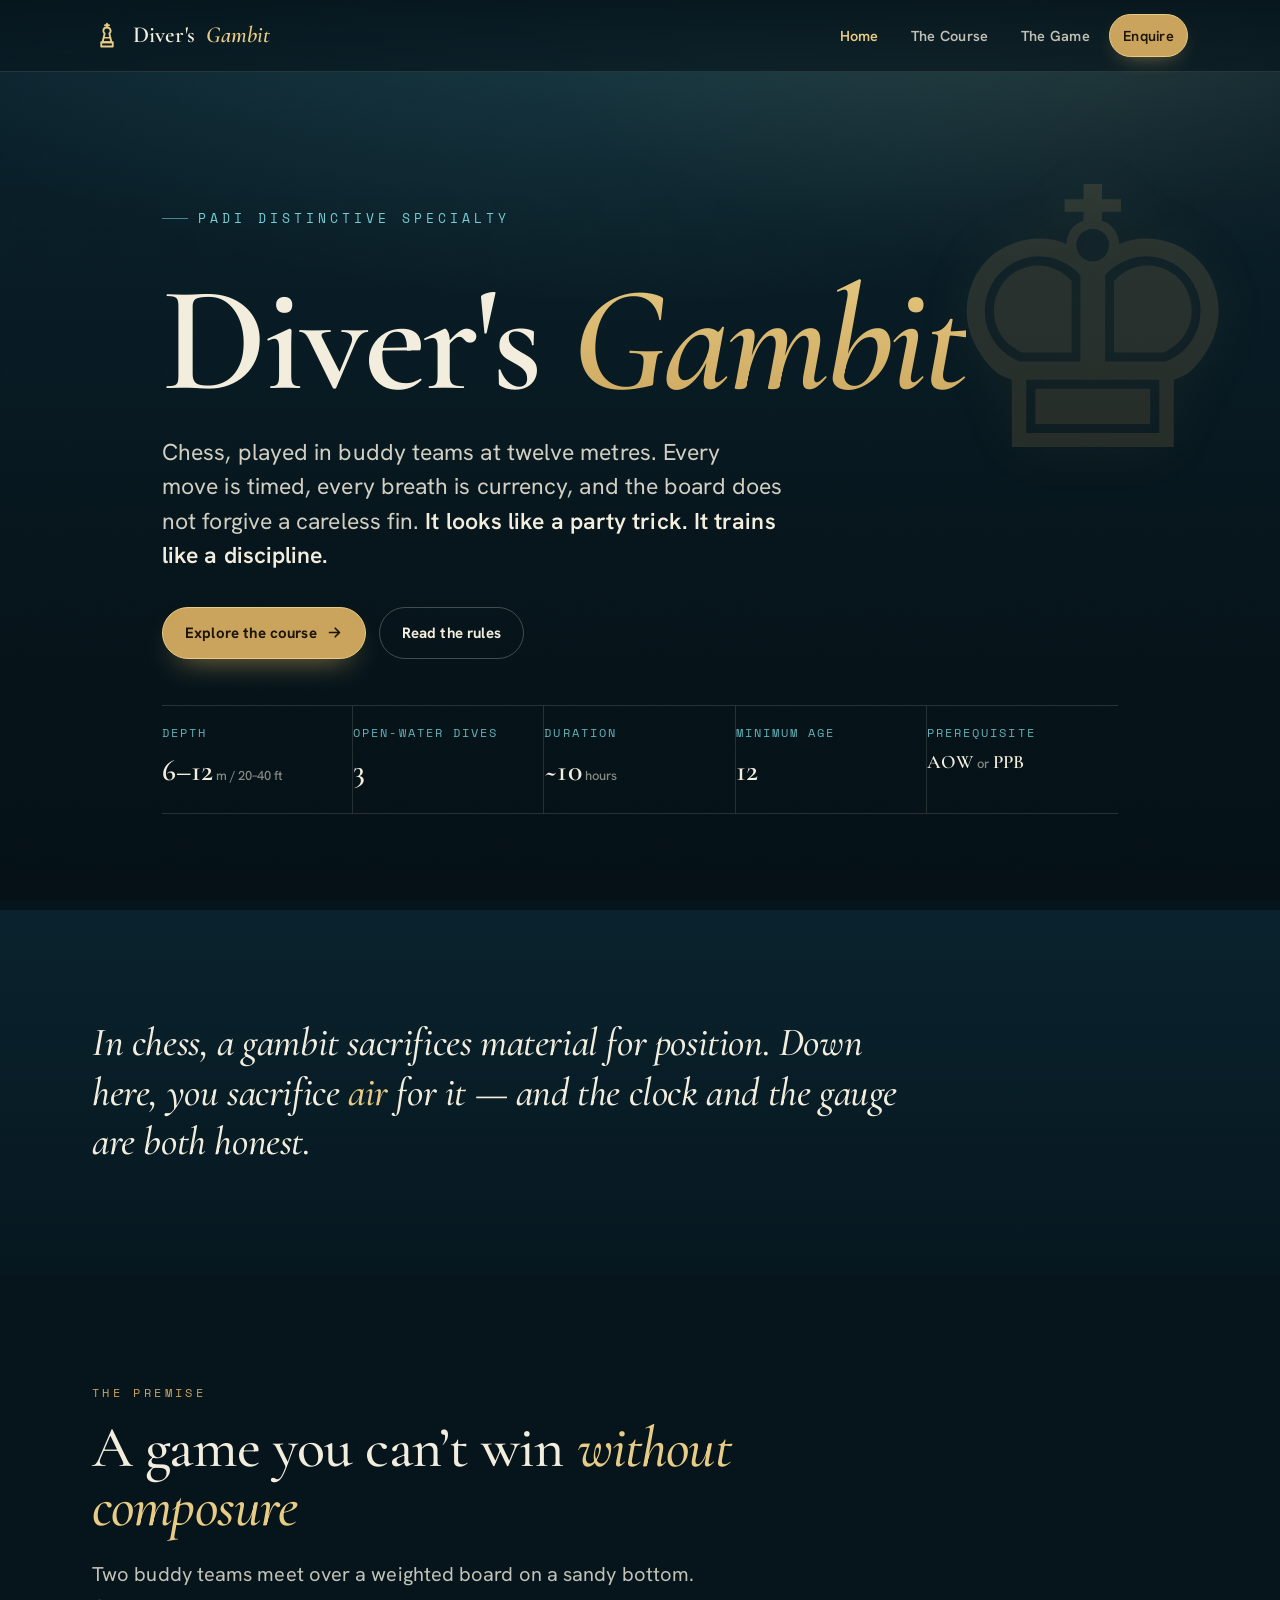
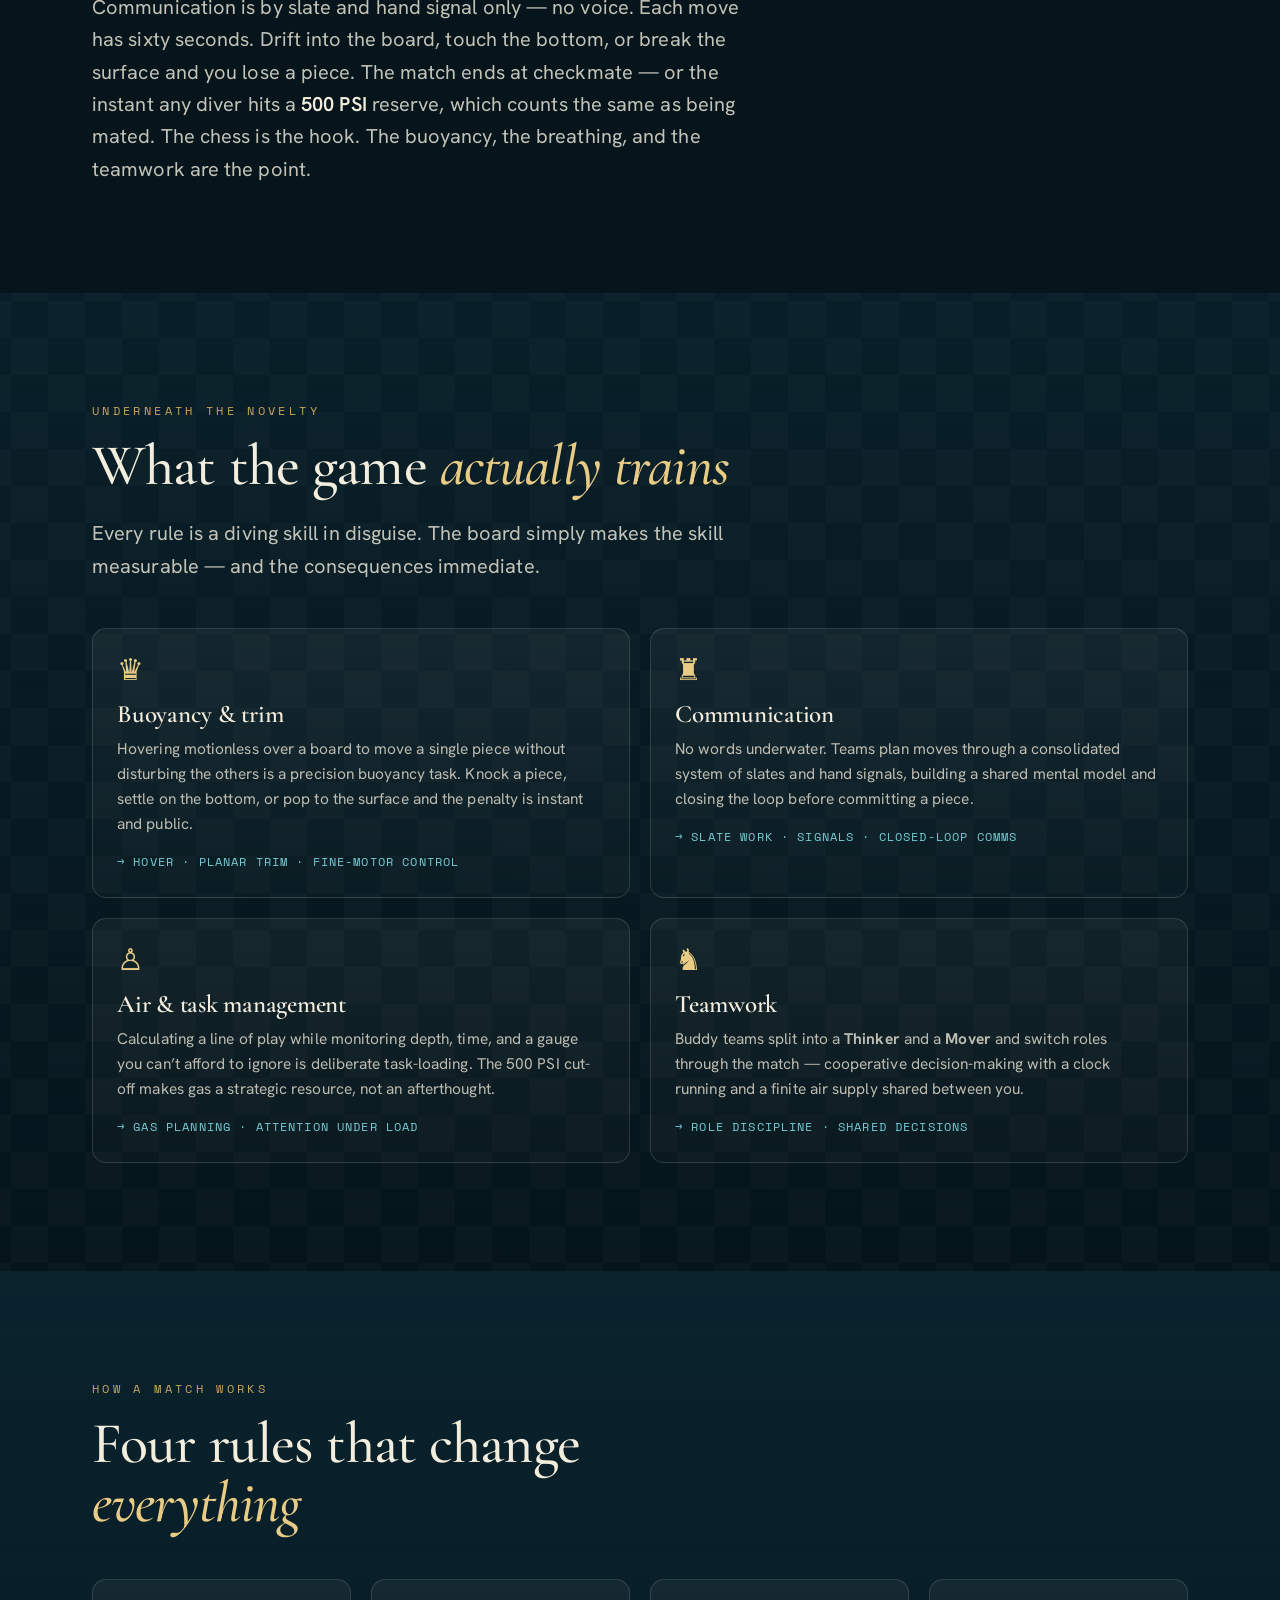
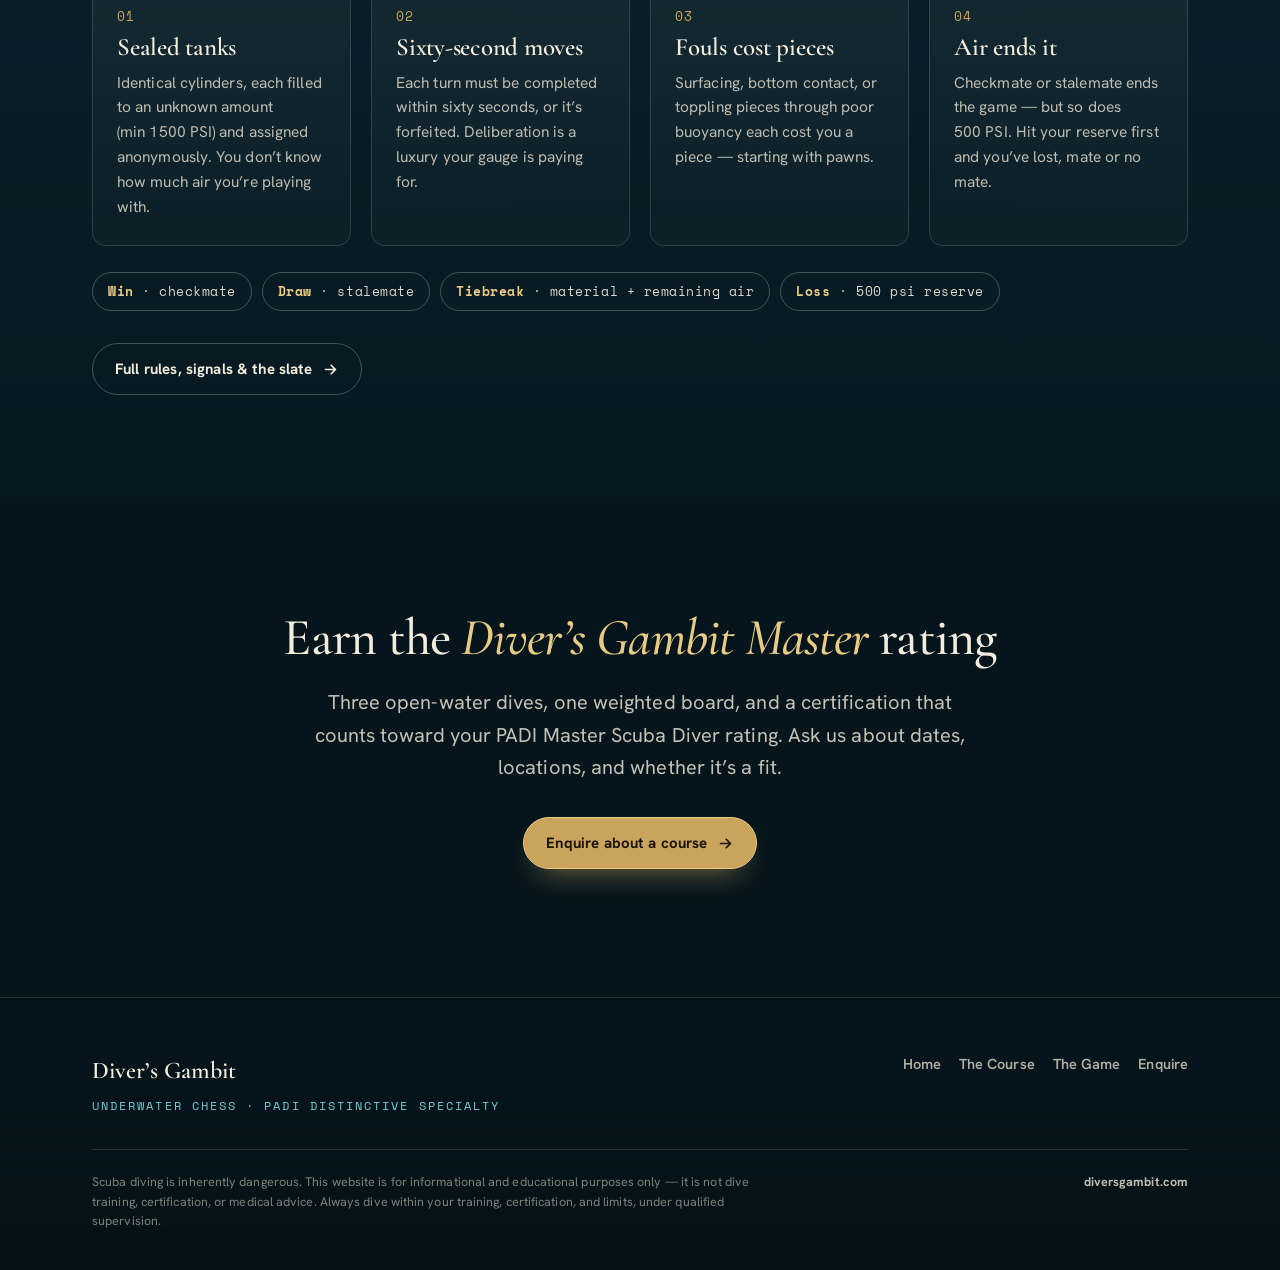
==== index.html @ f21eefe0 "Initial site" ====
<!DOCTYPE html>
<html lang="en">
<head>
<meta charset="UTF-8">
<meta name="viewport" content="width=device-width, initial-scale=1.0">
<title>Diver's Gambit — Chess at twelve metres · PADI Distinctive Specialty</title>
<meta name="description" content="The Diver's Gambit Specialty: a PADI distinctive specialty where buddy teams play timed chess underwater. A novelty wrapper around real training in buoyancy, communication, and air management.">
<meta name="theme-color" content="#06151c">
<meta property="og:title" content="Diver's Gambit — Chess at twelve metres">
<meta property="og:description" content="A PADI distinctive specialty. Buddy teams play timed chess underwater while training buoyancy, communication, and air management.">
<meta property="og:type" content="website">
<link rel="preconnect" href="https://fonts.googleapis.com">
<link rel="preconnect" href="https://fonts.gstatic.com" crossorigin>
<link href="https://fonts.googleapis.com/css2?family=Cormorant+Garamond:ital,wght@0,500;0,600;0,700;1,500;1,600&family=Hanken+Grotesk:wght@400;500;600;700;800&family=Space+Mono:wght@400;700&display=swap" rel="stylesheet">
<link rel="stylesheet" href="styles.css">
</head>
<body class="page">
<div class="grain" aria-hidden="true"></div>

<header class="site-nav">
  <div class="wrap">
    <a class="logo" href="index.html">
      <svg class="mark" viewBox="0 0 24 24" fill="none" stroke="currentColor" stroke-width="1.5" stroke-linecap="round" stroke-linejoin="round" aria-hidden="true">
        <path d="M12 2.2v2.4M10.4 3.4h3.2"/>
        <path d="M12 5.2c-1.7 0-2.9 1.2-2.9 2.7 0 .9.45 1.6 1.05 2.1L8.4 17h7.2l-1.75-7c.6-.5 1.05-1.2 1.05-2.1 0-1.5-1.2-2.7-2.9-2.7Z"/>
        <path d="M7.4 17h9.2v3.4H7.4z"/>
        <path d="M9.6 13.4h4.8" stroke-width="1.1"/>
      </svg>
      Diver's <b>Gambit</b>
    </a>
    <nav>
      <a href="index.html" class="active">Home</a>
      <a href="course.html">The Course</a>
      <a href="rules.html">The Game</a>
      <a href="contact.html" class="cta">Enquire</a>
    </nav>
  </div>
</header>

<section class="hero">
  <span class="king" aria-hidden="true">&#9818;</span>
  <div class="wrap">
    <div class="eyebrow reveal d1">PADI Distinctive Specialty</div>
    <h1 class="reveal d2">Diver's <em>Gambit</em></h1>
    <p class="lede reveal d3">Chess, played in buddy teams at twelve metres. Every move is timed, every breath is currency, and the board does not forgive a careless fin. <b>It looks like a party trick. It trains like a discipline.</b></p>
    <div class="hero-cta reveal d4">
      <a class="btn btn-primary" href="course.html">Explore the course
        <svg viewBox="0 0 24 24" fill="none" stroke="currentColor" stroke-width="2.4"><path d="M5 12h14M13 6l6 6-6 6" stroke-linecap="round" stroke-linejoin="round"/></svg>
      </a>
      <a class="btn btn-ghost" href="rules.html">Read the rules</a>
    </div>

    <div class="facts reveal d5">
      <div class="f"><div class="k">Depth</div><div class="v">6&ndash;12<small> m / 20&ndash;40 ft</small></div></div>
      <div class="f"><div class="k">Open-water dives</div><div class="v">3</div></div>
      <div class="f"><div class="k">Duration</div><div class="v">~10<small> hours</small></div></div>
      <div class="f"><div class="k">Minimum age</div><div class="v">12</div></div>
      <div class="f"><div class="k">Prerequisite</div><div class="v" style="font-size:19px">AOW <small>or</small> PPB</div></div>
    </div>
  </div>
</section>

<section class="band tint">
  <div class="wrap">
    <p class="lead-quote">In chess, a gambit sacrifices material for position. Down here, you sacrifice <span>air</span> for it &mdash; and the clock and the gauge are both honest.</p>
  </div>
</section>

<section class="band">
  <div class="wrap">
    <div class="sec-head">
      <span class="sec-tag">The premise</span>
      <h2 class="sec">A game you can&rsquo;t win <em>without composure</em></h2>
      <p class="sec-lede">Two buddy teams meet over a weighted board on a sandy bottom. Communication is by slate and hand signal only &mdash; no voice. Each move has sixty seconds. Drift into the board, touch the bottom, or break the surface and you lose a piece. The match ends at checkmate &mdash; or the instant any diver hits a <b>500&nbsp;PSI</b> reserve, which counts the same as being mated. The chess is the hook. The buoyancy, the breathing, and the teamwork are the point.</p>
    </div>
  </div>
</section>

<section class="band board">
  <div class="wrap">
    <div class="sec-head">
      <span class="sec-tag">Underneath the novelty</span>
      <h2 class="sec">What the game <em>actually trains</em></h2>
      <p class="sec-lede">Every rule is a diving skill in disguise. The board simply makes the skill measurable &mdash; and the consequences immediate.</p>
    </div>
    <div class="grid g2">
      <div class="card">
        <span class="glyph" aria-hidden="true">&#9819;</span>
        <h3>Buoyancy &amp; trim</h3>
        <p>Hovering motionless over a board to move a single piece without disturbing the others is a precision buoyancy task. Knock a piece, settle on the bottom, or pop to the surface and the penalty is instant and public.</p>
        <span class="tie">→ Hover · planar trim · fine-motor control</span>
      </div>
      <div class="card">
        <span class="glyph" aria-hidden="true">&#9820;</span>
        <h3>Communication</h3>
        <p>No words underwater. Teams plan moves through a consolidated system of slates and hand signals, building a shared mental model and closing the loop before committing a piece.</p>
        <span class="tie">→ Slate work · signals · closed-loop comms</span>
      </div>
      <div class="card">
        <span class="glyph" aria-hidden="true">&#9817;</span>
        <h3>Air &amp; task management</h3>
        <p>Calculating a line of play while monitoring depth, time, and a gauge you can&rsquo;t afford to ignore is deliberate task-loading. The 500&nbsp;PSI cut-off makes gas a strategic resource, not an afterthought.</p>
        <span class="tie">→ Gas planning · attention under load</span>
      </div>
      <div class="card">
        <span class="glyph" aria-hidden="true">&#9822;</span>
        <h3>Teamwork</h3>
        <p>Buddy teams split into a <b>Thinker</b> and a <b>Mover</b> and switch roles through the match &mdash; cooperative decision-making with a clock running and a finite air supply shared between you.</p>
        <span class="tie">→ Role discipline · shared decisions</span>
      </div>
    </div>
  </div>
</section>

<section class="band tint">
  <div class="wrap">
    <div class="sec-head">
      <span class="sec-tag">How a match works</span>
      <h2 class="sec">Four rules that change <em>everything</em></h2>
    </div>
    <div class="grid g4" style="counter-reset:step">
      <div class="card step">
        <div class="num"></div>
        <h3 style="margin-top:8px">Sealed tanks</h3>
        <p>Identical cylinders, each filled to an unknown amount (min&nbsp;1500&nbsp;PSI) and assigned anonymously. You don&rsquo;t know how much air you&rsquo;re playing with.</p>
      </div>
      <div class="card step">
        <div class="num"></div>
        <h3 style="margin-top:8px">Sixty-second moves</h3>
        <p>Each turn must be completed within sixty seconds, or it&rsquo;s forfeited. Deliberation is a luxury your gauge is paying for.</p>
      </div>
      <div class="card step">
        <div class="num"></div>
        <h3 style="margin-top:8px">Fouls cost pieces</h3>
        <p>Surfacing, bottom contact, or toppling pieces through poor buoyancy each cost you a piece &mdash; starting with pawns.</p>
      </div>
      <div class="card step">
        <div class="num"></div>
        <h3 style="margin-top:8px">Air ends it</h3>
        <p>Checkmate or stalemate ends the game &mdash; but so does 500&nbsp;PSI. Hit your reserve first and you&rsquo;ve lost, mate or no mate.</p>
      </div>
    </div>
    <div class="pill-row">
      <span class="pill"><b>Win</b> · checkmate</span>
      <span class="pill"><b>Draw</b> · stalemate</span>
      <span class="pill"><b>Tiebreak</b> · material&nbsp;+&nbsp;remaining&nbsp;air</span>
      <span class="pill"><b>Loss</b> · 500&nbsp;psi reserve</span>
    </div>
    <div style="margin-top:32px">
      <a class="btn btn-ghost" href="rules.html">Full rules, signals &amp; the slate
        <svg viewBox="0 0 24 24" fill="none" stroke="currentColor" stroke-width="2.4"><path d="M5 12h14M13 6l6 6-6 6" stroke-linecap="round" stroke-linejoin="round"/></svg>
      </a>
    </div>
  </div>
</section>

<section class="band">
  <div class="wrap narrow" style="text-align:center">
    <h2 class="sec" style="font-size:clamp(30px,5vw,52px)">Earn the <em>Diver&rsquo;s Gambit Master</em> rating</h2>
    <p class="sec-lede" style="margin-inline:auto">Three open-water dives, one weighted board, and a certification that counts toward your PADI Master Scuba Diver rating. Ask us about dates, locations, and whether it&rsquo;s a fit.</p>
    <div class="hero-cta" style="justify-content:center">
      <a class="btn btn-primary" href="contact.html">Enquire about a course
        <svg viewBox="0 0 24 24" fill="none" stroke="currentColor" stroke-width="2.4"><path d="M5 12h14M13 6l6 6-6 6" stroke-linecap="round" stroke-linejoin="round"/></svg>
      </a>
    </div>
  </div>
</section>

<footer class="site">
  <div class="wrap">
    <div class="ft-top">
      <div class="ft-brand">Diver&rsquo;s Gambit<span>Underwater Chess · PADI Distinctive Specialty</span></div>
      <nav>
        <a href="index.html">Home</a><a href="course.html">The Course</a><a href="rules.html">The Game</a><a href="contact.html">Enquire</a>
      </nav>
    </div>
    <div class="ft-base">
      <span class="disclaimer">Scuba diving is inherently dangerous. This website is for informational and educational purposes only &mdash; it is not dive training, certification, or medical advice. Always dive within your training, certification, and limits, under qualified supervision.</span>
      <span><b>diversgambit.com</b></span>
    </div>
  </div>
</footer>

</body>
</html>
---- styles.css ----
/* =========================================================================
   Diver's Gambit — shared stylesheet
   Aesthetic: abyssal teal ground, brass accent, ivory board-light panels.
   Type: Cormorant (display serif) / Hanken Grotesk (body) / Space Mono (data).
   Mobile-first. CSS-only motion. No build step.
   ========================================================================= */

:root{
  /* --- water --- */
  --abyss:#06151c;
  --deep:#0a232e;
  --deep-2:#0e2f3d;
  --current:#13495a;
  --shoal:#1c6171;

  /* --- light --- */
  --ivory:#f3eddd;
  --ivory-2:#e7dcc4;
  --ink:#08161c;
  --ink-soft:#39515b;

  /* --- accents --- */
  --brass:#caa45c;
  --brass-bright:#e8cb84;
  --brass-deep:#9d7d3f;
  --aqua:#74cdd4;

  /* --- derived --- */
  --line:rgba(243,237,221,.14);
  --line-strong:rgba(243,237,221,.26);
  --paper-line:rgba(8,22,28,.12);
  --glow:rgba(116,205,212,.16);

  --maxw:1140px;
  --rad:14px;
  --rad-sm:9px;

  --shadow-1:0 1px 0 rgba(255,255,255,.04) inset, 0 18px 40px -22px rgba(0,0,0,.7);
  --shadow-2:0 30px 70px -32px rgba(0,0,0,.85);

  --serif:"Cormorant Garamond",Georgia,serif;
  --sans:"Hanken Grotesk",-apple-system,BlinkMacSystemFont,"Segoe UI",sans-serif;
  --mono:"Space Mono","SFMono-Regular",ui-monospace,monospace;

  --ease:cubic-bezier(.22,.61,.36,1);
}

*,*::before,*::after{box-sizing:border-box}
html{-webkit-text-size-adjust:100%}
body{
  margin:0;
  font-family:var(--sans);
  color:var(--ivory);
  background:var(--abyss);
  line-height:1.6;
  font-size:17px;
  letter-spacing:.005em;
  -webkit-font-smoothing:antialiased;
  text-rendering:optimizeLegibility;
  overflow-x:hidden;
}

/* ---- ambient water background, fixed behind everything ---- */
body::before{
  content:"";
  position:fixed; inset:0; z-index:-2;
  background:
    radial-gradient(120% 80% at 50% -10%, rgba(116,205,212,.18), transparent 55%),
    radial-gradient(90% 60% at 85% 0%, rgba(202,164,92,.10), transparent 50%),
    linear-gradient(180deg, var(--deep) 0%, var(--abyss) 60%, #041015 100%);
}
/* faint checkerboard + caustic shimmer */
body::after{
  content:"";
  position:fixed; inset:-20% -10% auto -10%; height:120%; z-index:-1;
  pointer-events:none;
  background-image:
    repeating-conic-gradient(rgba(243,237,221,.025) 0% 25%, transparent 0% 50%);
  background-size:74px 74px;
  background-position:center top;
  -webkit-mask-image:linear-gradient(180deg, rgba(0,0,0,.6), transparent 70%);
          mask-image:linear-gradient(180deg, rgba(0,0,0,.6), transparent 70%);
  opacity:.7;
}

/* grain overlay */
.grain{
  position:fixed; inset:0; z-index:0; pointer-events:none; opacity:.05;
  mix-blend-mode:overlay;
  background-image:url("data:image/svg+xml,%3Csvg xmlns='http://www.w3.org/2000/svg' width='160' height='160'%3E%3Cfilter id='n'%3E%3CfeTurbulence type='fractalNoise' baseFrequency='.85' numOctaves='2' stitchTiles='stitch'/%3E%3C/filter%3E%3Crect width='100%25' height='100%25' filter='url(%23n)'/%3E%3C/svg%3E");
}

img{max-width:100%;display:block}
a{color:inherit}
h1,h2,h3,h4{margin:0;font-weight:600;line-height:1.05;letter-spacing:-.01em}
p{margin:0}

.wrap{width:100%;max-width:var(--maxw);margin-inline:auto;padding-inline:22px;position:relative;z-index:1}
.narrow{max-width:760px}

/* ===================== NAV ===================== */
.site-nav{position:sticky;top:0;z-index:40;
  background:linear-gradient(180deg, rgba(6,21,28,.92), rgba(6,21,28,.66));
  backdrop-filter:blur(10px);
  border-bottom:1px solid var(--line);
}
.site-nav .wrap{display:flex;align-items:center;justify-content:space-between;gap:18px;
  padding-top:14px;padding-bottom:14px}
.logo{display:inline-flex;align-items:center;gap:11px;text-decoration:none;
  font-family:var(--serif);font-size:23px;font-weight:600;letter-spacing:.005em;color:var(--ivory)}
.logo .mark{width:30px;height:30px;flex:0 0 auto;color:var(--brass-bright)}
.logo b{font-style:italic;color:var(--brass-bright);font-weight:600}
.site-nav nav{display:flex;align-items:center;gap:6px;flex-wrap:wrap}
.site-nav nav a{font-family:var(--sans);font-size:14.5px;font-weight:600;letter-spacing:.02em;
  text-decoration:none;color:var(--ivory);opacity:.78;padding:9px 13px;border-radius:99px;
  transition:opacity .2s, background .2s, color .2s}
.site-nav nav a:hover{opacity:1;background:rgba(243,237,221,.06)}
.site-nav nav a.active{opacity:1;color:var(--brass-bright)}
.site-nav nav a.cta{background:var(--brass);color:#1c1405;opacity:1;
  border:1px solid var(--brass-bright);box-shadow:0 8px 22px -12px rgba(202,164,92,.8)}
.site-nav nav a.cta:hover{background:var(--brass-bright)}

/* ===================== BUTTONS ===================== */
.btn{display:inline-flex;align-items:center;gap:9px;cursor:pointer;
  font-family:var(--sans);font-weight:700;font-size:15px;letter-spacing:.01em;
  padding:13px 22px;border-radius:99px;text-decoration:none;border:1px solid transparent;
  transition:transform .18s var(--ease), background .2s, box-shadow .2s, border-color .2s}
.btn svg{width:17px;height:17px}
.btn-primary{background:var(--brass);color:#1c1405;border-color:var(--brass-bright);
  box-shadow:0 14px 30px -16px rgba(202,164,92,.85)}
.btn-primary:hover{background:var(--brass-bright);transform:translateY(-2px)}
.btn-ghost{background:transparent;color:var(--ivory);border-color:var(--line-strong)}
.btn-ghost:hover{border-color:var(--brass);color:var(--brass-bright);transform:translateY(-2px)}

/* ===================== HERO ===================== */
.hero{position:relative;padding:clamp(58px,11vw,128px) 0 clamp(50px,8vw,96px);overflow:hidden}
.hero .wrap{max-width:1000px}
.eyebrow{font-family:var(--mono);font-size:12.5px;letter-spacing:.32em;text-transform:uppercase;
  color:var(--aqua);display:inline-flex;align-items:center;gap:10px}
.eyebrow::before{content:"";width:26px;height:1px;background:var(--aqua);opacity:.6}

.hero h1{font-family:var(--serif);font-weight:600;
  font-size:clamp(56px,15vw,150px);line-height:.92;margin:.28em 0 0;letter-spacing:-.02em}
.hero h1 em{font-style:italic;color:var(--brass-bright);
  background:linear-gradient(180deg,var(--brass-bright),var(--brass));-webkit-background-clip:text;background-clip:text;-webkit-text-fill-color:transparent}
.hero .lede{font-size:clamp(18px,2.4vw,23px);line-height:1.5;max-width:620px;margin-top:26px;
  color:rgba(243,237,221,.86);font-weight:400}
.hero .lede b{color:var(--ivory);font-weight:600}

.hero-cta{display:flex;flex-wrap:wrap;gap:13px;margin-top:34px}

/* drifting king motif */
.king{position:absolute;right:clamp(-30px,2vw,60px);top:clamp(40px,7vw,70px);
  font-size:clamp(150px,30vw,360px);line-height:1;color:var(--brass);
  opacity:.16;pointer-events:none;user-select:none;
  text-shadow:0 0 60px rgba(202,164,92,.5);
  animation:drift 11s ease-in-out infinite}
@keyframes drift{0%,100%{transform:translateY(0) rotate(-2deg)}50%{transform:translateY(-18px) rotate(1.5deg)}}

/* fact rail */
.facts{display:flex;flex-wrap:wrap;gap:0;margin-top:46px;border-top:1px solid var(--line);
  border-bottom:1px solid var(--line)}
.facts .f{flex:1 1 150px;padding:18px 20px 18px 0;border-right:1px solid var(--line)}
.facts .f:last-child{border-right:0}
.facts .k{font-family:var(--mono);font-size:11.5px;letter-spacing:.18em;text-transform:uppercase;color:var(--aqua);opacity:.85}
.facts .v{font-family:var(--serif);font-size:clamp(22px,3vw,30px);font-weight:600;margin-top:5px;color:var(--ivory)}
.facts .v small{font-family:var(--sans);font-size:13px;font-weight:500;color:var(--ink-soft);color:rgba(243,237,221,.55);letter-spacing:0}

/* ===================== SECTIONS ===================== */
.band{padding:clamp(56px,9vw,108px) 0;position:relative}
.band.tint{background:linear-gradient(180deg, rgba(14,47,61,.55), rgba(10,35,46,.2))}
.band.board{background:
    repeating-conic-gradient(rgba(243,237,221,.018) 0% 25%, transparent 0% 50%) center/74px 74px,
    linear-gradient(180deg, rgba(14,47,61,.4), transparent)}

.sec-head{max-width:680px}
.sec-tag{font-family:var(--mono);font-size:12px;letter-spacing:.28em;text-transform:uppercase;color:var(--brass);display:block;margin-bottom:16px}
.sec{font-family:var(--serif);font-weight:500;font-size:clamp(32px,5.4vw,58px);line-height:1.02;letter-spacing:-.015em}
.sec em{font-style:italic;color:var(--brass-bright)}
.sec-lede{font-size:clamp(17px,2vw,20px);line-height:1.62;color:rgba(243,237,221,.8);margin-top:22px;max-width:660px}
.sec-lede b{color:var(--ivory);font-weight:600}

.lead-quote{font-family:var(--serif);font-style:italic;font-weight:500;
  font-size:clamp(24px,3.6vw,40px);line-height:1.24;color:var(--ivory);max-width:840px;letter-spacing:-.01em}
.lead-quote span{color:var(--brass-bright)}

/* ===================== CARDS / GRID ===================== */
.grid{display:grid;gap:20px;margin-top:46px}
.g2{grid-template-columns:repeat(2,1fr)}
.g3{grid-template-columns:repeat(3,1fr)}
.g4{grid-template-columns:repeat(4,1fr)}

.card{background:linear-gradient(180deg, rgba(243,237,221,.05), rgba(243,237,221,.02));
  border:1px solid var(--line);border-radius:var(--rad);padding:26px 24px;position:relative;
  transition:transform .25s var(--ease), border-color .25s, background .25s}
.card:hover{transform:translateY(-4px);border-color:var(--brass);
  background:linear-gradient(180deg, rgba(243,237,221,.08), rgba(243,237,221,.03))}
.card .glyph{font-size:30px;line-height:1;color:var(--brass-bright);display:block;margin-bottom:16px}
.card h3{font-family:var(--serif);font-size:25px;font-weight:600;margin-bottom:10px}
.card p{color:rgba(243,237,221,.76);font-size:15.5px;line-height:1.6}
.card .tie{font-family:var(--mono);font-size:11.5px;letter-spacing:.1em;color:var(--aqua);
  margin-top:16px;display:block;text-transform:uppercase}

/* numbered step cards */
.step{counter-increment:step}
.step .num{font-family:var(--mono);font-size:13px;color:var(--brass);letter-spacing:.1em}
.step .num::before{content:counter(step,decimal-leading-zero)}

/* ===================== ivory PANEL (for tables / standards) ===================== */
.panel{background:var(--ivory);color:var(--ink);border-radius:var(--rad);padding:clamp(24px,4vw,40px);
  box-shadow:var(--shadow-2);position:relative;overflow:hidden}
.panel::before{content:"";position:absolute;inset:0;pointer-events:none;
  background:repeating-conic-gradient(rgba(8,22,28,.025) 0% 25%, transparent 0% 50%) center/64px 64px;
  -webkit-mask-image:linear-gradient(135deg,#000,transparent 60%);mask-image:linear-gradient(135deg,#000,transparent 60%);opacity:.7}
.panel h3{font-family:var(--serif);color:var(--ink);font-size:26px;margin-bottom:6px}
.panel .sub{color:var(--ink-soft);font-size:14.5px;margin-bottom:20px}

.specs{width:100%;border-collapse:collapse;position:relative;z-index:1}
.specs tr{border-bottom:1px solid var(--paper-line)}
.specs tr:last-child{border-bottom:0}
.specs th{text-align:left;font-family:var(--sans);font-weight:600;color:var(--ink);
  padding:13px 0;font-size:15px;width:42%;vertical-align:top}
.specs td{padding:13px 0;color:var(--ink-soft);font-size:15px;vertical-align:top}
.specs td .mono,.specs td b{color:var(--ink)}
.specs .mono{font-family:var(--mono);font-size:13.5px}

/* ===================== data pills / notation ===================== */
.mono{font-family:var(--mono)}
.pill-row{display:flex;flex-wrap:wrap;gap:10px;margin-top:26px}
.pill{font-family:var(--mono);font-size:13px;letter-spacing:.04em;
  border:1px solid var(--line-strong);border-radius:99px;padding:8px 15px;color:rgba(243,237,221,.9)}
.pill b{color:var(--brass-bright)}

/* ===================== signal list ===================== */
.signals{display:grid;grid-template-columns:repeat(2,1fr);gap:14px;margin-top:34px}
.signal{display:flex;gap:16px;align-items:flex-start;padding:16px 18px;border:1px solid var(--line);
  border-radius:var(--rad-sm);background:rgba(243,237,221,.03)}
.signal .ico{font-size:26px;line-height:1.1;flex:0 0 auto;filter:saturate(.7)}
.signal .t{font-weight:700;font-size:15px}
.signal .d{color:rgba(243,237,221,.7);font-size:14px;margin-top:2px}

/* ===================== the slate board ===================== */
.board-wrap{margin-top:40px;display:flex;flex-direction:column;align-items:center;gap:14px}
.slate{width:min(440px,86vw);border-radius:10px;box-shadow:var(--shadow-2);
  border:6px solid #d9c9a3;background:#d9c9a3}
.board-note{font-family:var(--mono);font-size:12px;letter-spacing:.06em;color:rgba(243,237,221,.6);text-align:center;max-width:440px}

/* ===================== prose ===================== */
.prose h3{font-family:var(--serif);font-size:27px;font-weight:600;margin:34px 0 12px}
.prose p{color:rgba(243,237,221,.82);margin-bottom:16px;font-size:16.5px}
.prose ul{margin:0 0 18px;padding-left:0;list-style:none}
.prose li{position:relative;padding-left:26px;margin-bottom:10px;color:rgba(243,237,221,.82);font-size:16px}
.prose li::before{content:"♦";position:absolute;left:0;top:0;color:var(--brass);font-size:12px}
.prose b{color:var(--ivory)}

/* callout note */
.note{border:1px solid var(--line);border-left:3px solid var(--brass);border-radius:var(--rad-sm);
  background:rgba(243,237,221,.04);padding:18px 20px;color:rgba(243,237,221,.82);font-size:15px;margin-top:24px}
.note.warn{border-left-color:#e0735a}
.note b{color:var(--ivory)}

/* ===================== FORM ===================== */
.form{margin-top:30px;max-width:580px}
.frow{margin-bottom:18px;display:flex;flex-direction:column}
.frow label{font-size:14px;font-weight:600;letter-spacing:.02em;margin-bottom:7px;color:var(--ivory)}
.frow .opt{color:rgba(243,237,221,.5);font-weight:400}
.frow input,.frow textarea{font-family:var(--sans);font-size:16px;color:var(--ivory);
  background:rgba(243,237,221,.05);border:1px solid var(--line-strong);border-radius:var(--rad-sm);
  padding:13px 15px;transition:border-color .2s, background .2s}
.frow input::placeholder,.frow textarea::placeholder{color:rgba(243,237,221,.4)}
.frow input:focus,.frow textarea:focus{outline:none;border-color:var(--brass);background:rgba(243,237,221,.08)}
.frow textarea{min-height:130px;resize:vertical}
.hp{position:absolute;left:-9999px}

/* ===================== FOOTER ===================== */
.site{border-top:1px solid var(--line);padding:54px 0 40px;margin-top:20px;
  background:linear-gradient(180deg, transparent, rgba(4,16,21,.6))}
.ft-top{display:flex;flex-wrap:wrap;gap:24px;justify-content:space-between;align-items:flex-start}
.ft-brand{font-family:var(--serif);font-size:24px;font-weight:600;display:flex;flex-direction:column}
.ft-brand span{font-family:var(--mono);font-size:11.5px;letter-spacing:.18em;text-transform:uppercase;
  color:var(--aqua);margin-top:6px;font-weight:400}
.site nav{display:flex;flex-wrap:wrap;gap:18px}
.site nav a{text-decoration:none;color:rgba(243,237,221,.72);font-size:14.5px;font-weight:600}
.site nav a:hover{color:var(--brass-bright)}
.ft-base{margin-top:34px;padding-top:22px;border-top:1px solid var(--line);
  display:flex;flex-wrap:wrap;gap:14px;justify-content:space-between;
  font-size:12.5px;color:rgba(243,237,221,.5);line-height:1.55}
.ft-base b{color:rgba(243,237,221,.78)}
.disclaimer{max-width:680px}

/* ===================== motion-in ===================== */
.reveal{opacity:0;transform:translateY(20px);animation:rise .9s var(--ease) forwards}
.d1{animation-delay:.05s}.d2{animation-delay:.16s}.d3{animation-delay:.28s}
.d4{animation-delay:.4s}.d5{animation-delay:.52s}.d6{animation-delay:.64s}
@keyframes rise{to{opacity:1;transform:none}}

/* ===================== RESPONSIVE ===================== */
@media(max-width:880px){
  .g4{grid-template-columns:repeat(2,1fr)}
  .g3{grid-template-columns:1fr 1fr}
}
@media(max-width:620px){
  body{font-size:16px}
  .g2,.g3,.g4{grid-template-columns:1fr}
  .signals{grid-template-columns:1fr}
  .site-nav nav a{padding:8px 10px;font-size:13.5px}
  .logo{font-size:20px}
  .facts .f{flex:1 1 45%;padding-right:14px}
  .king{opacity:.1}
}

@media(prefers-reduced-motion:reduce){
  *{animation:none!important;transition:none!important}
  .reveal{opacity:1;transform:none}
}
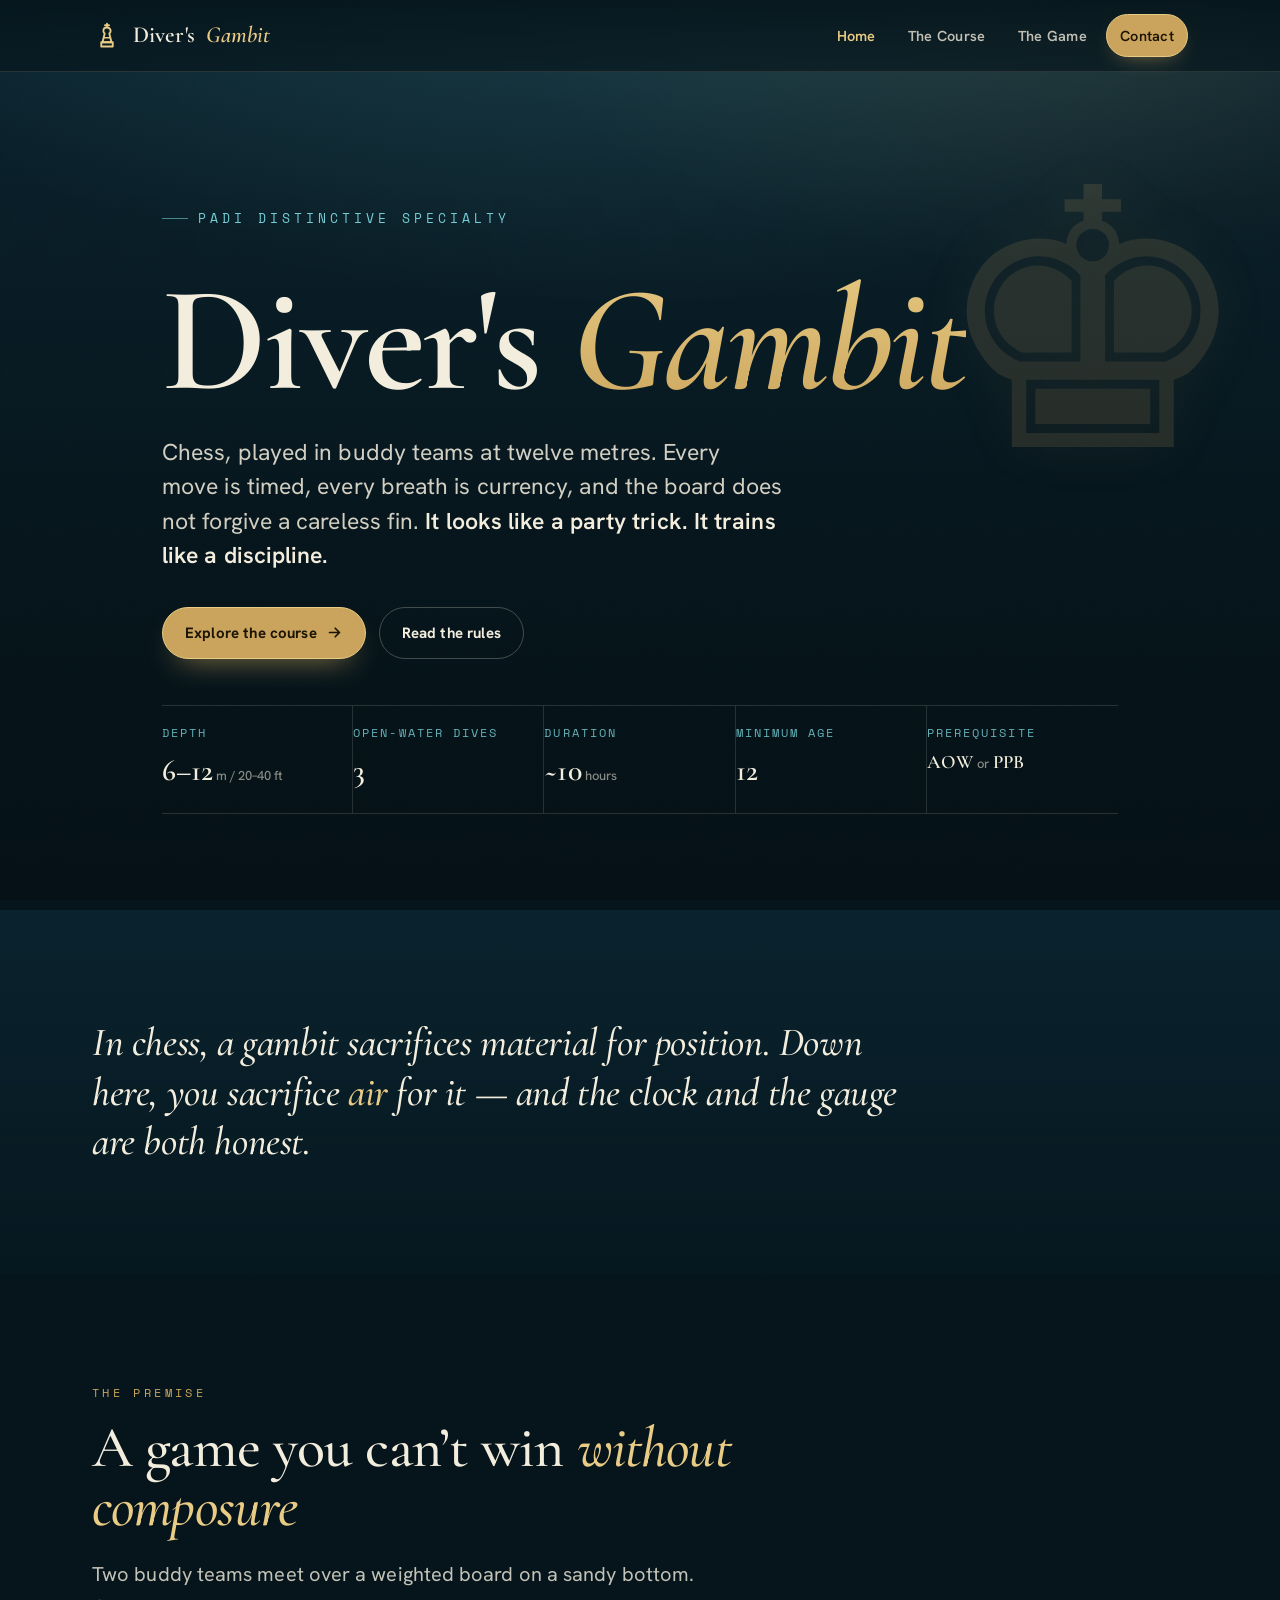
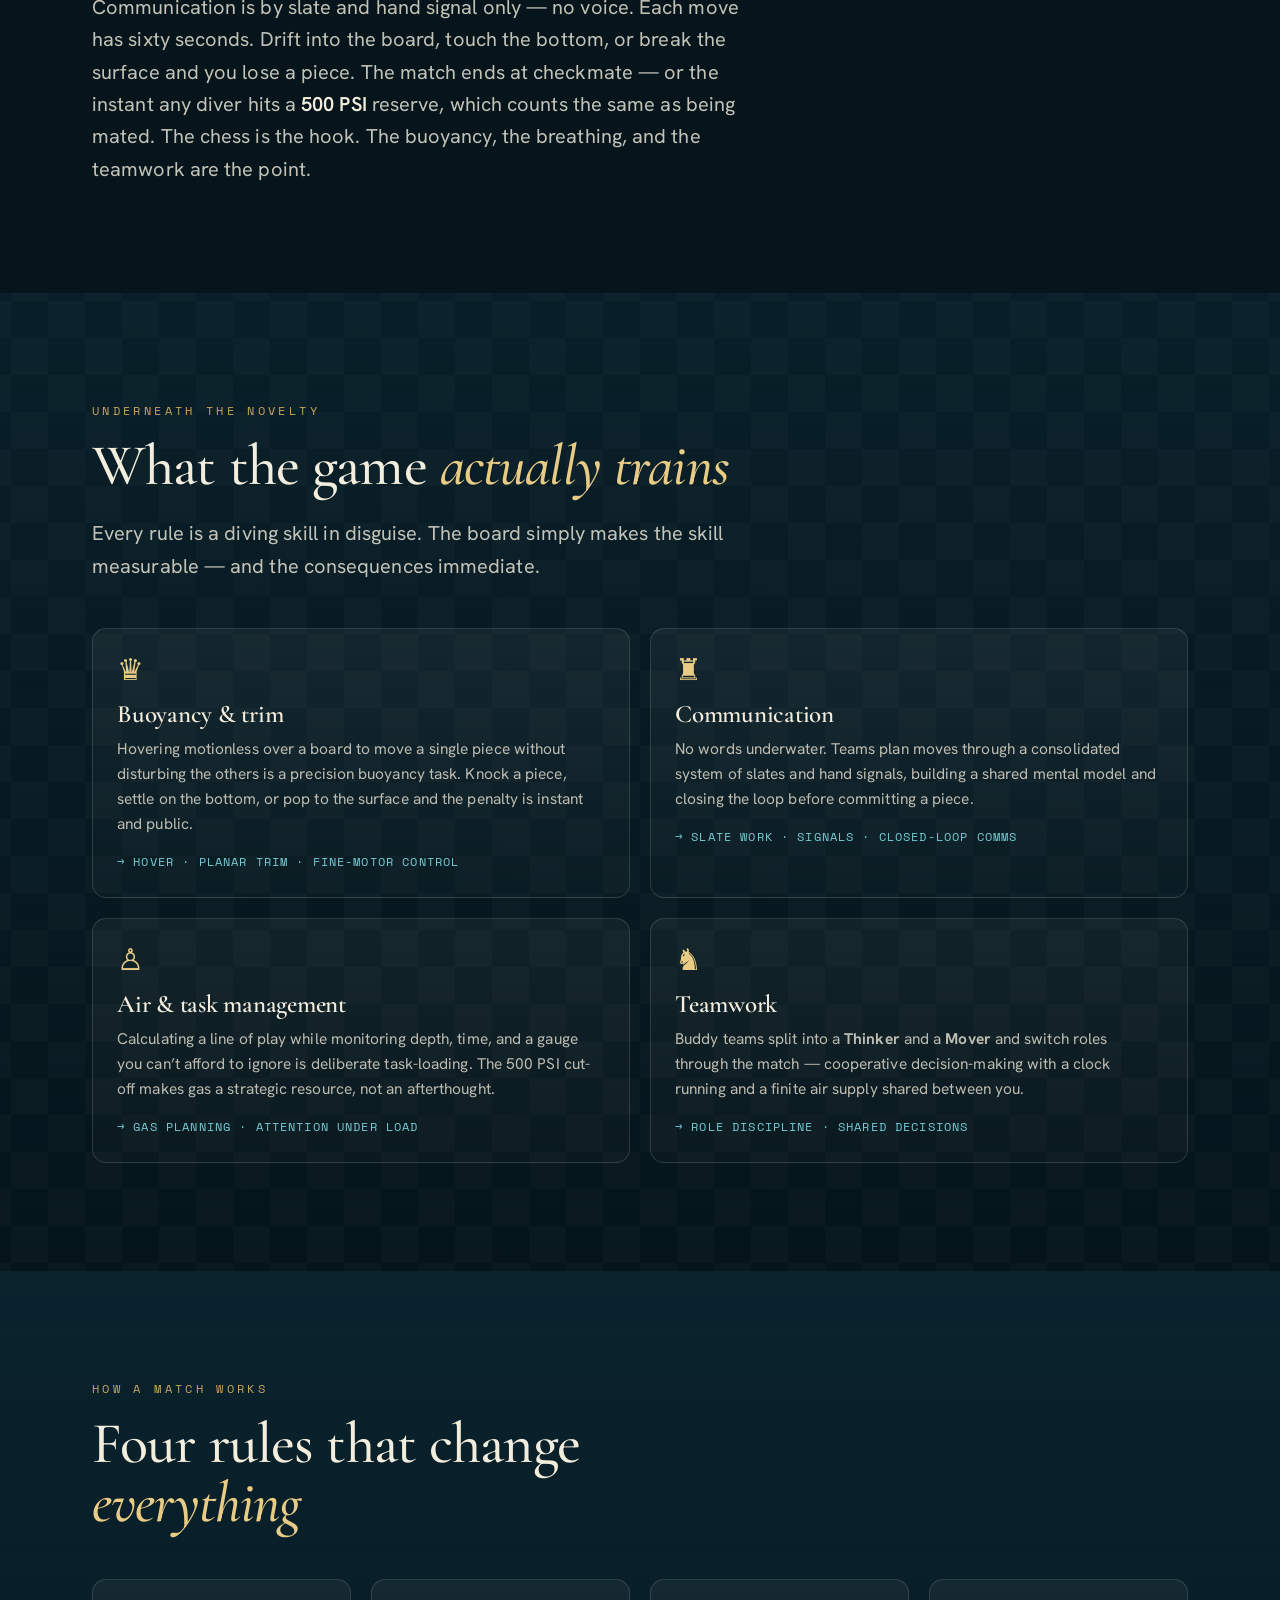
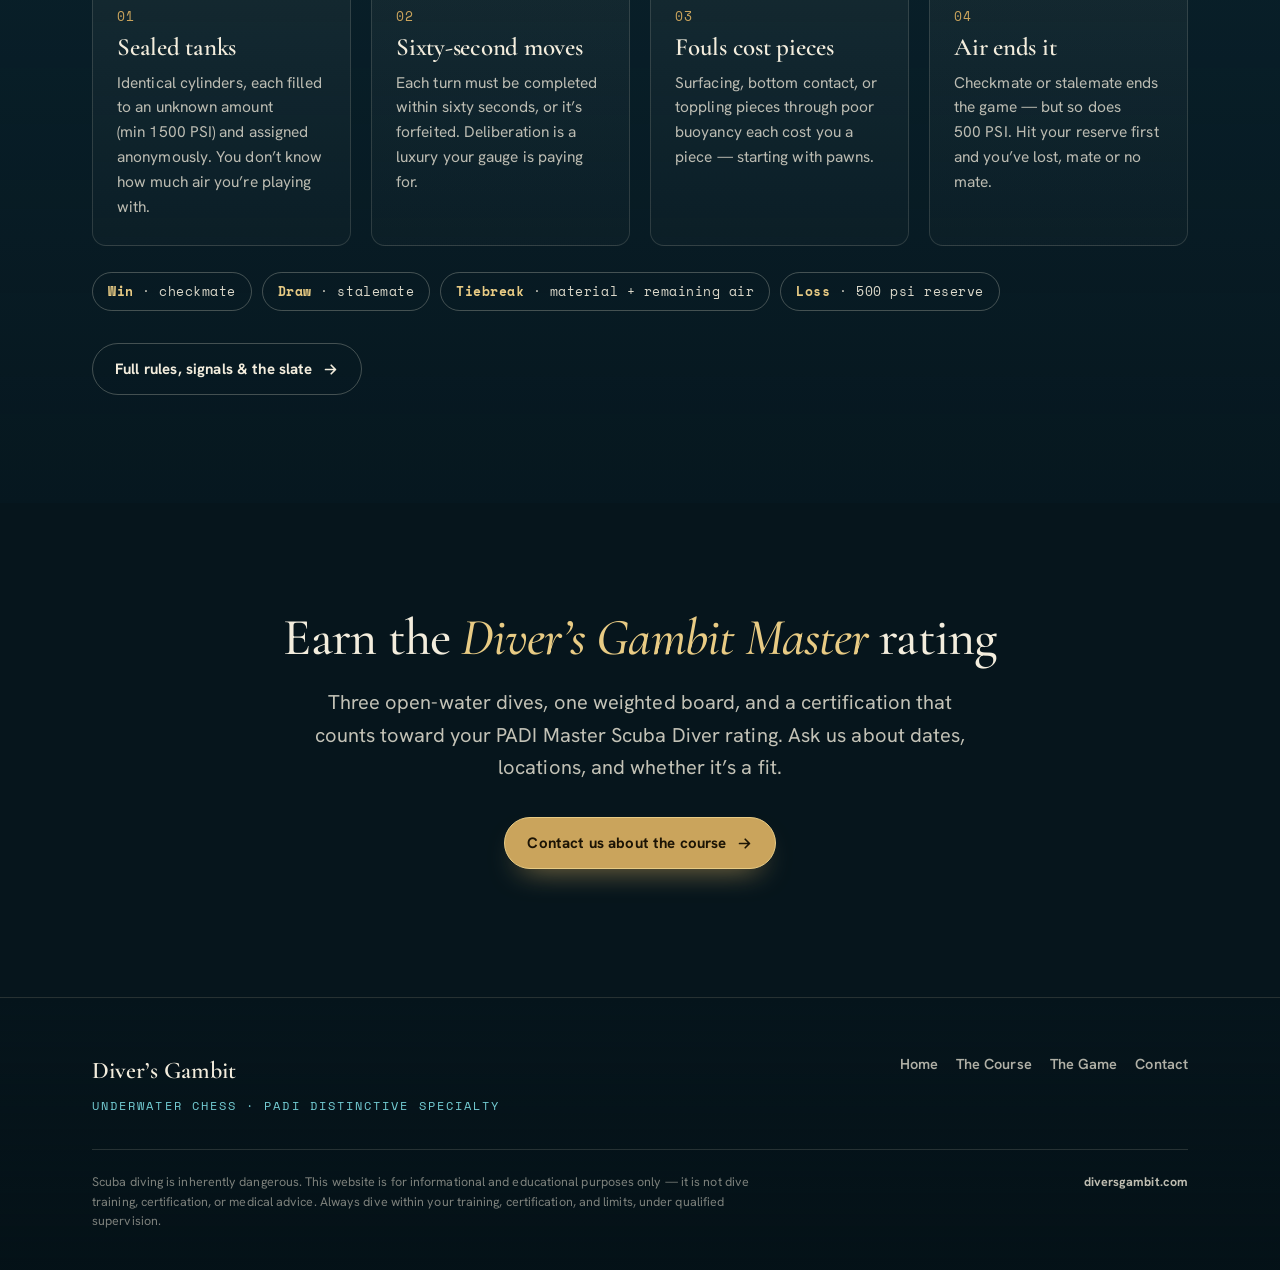
==== commit aa08035c: "Rename Enquire → Contact for cross-site label consistency Co-Authored-By: Claude Opus 4.8 (1M contex" ====
--- a/index.html
+++ b/index.html
@@ -3,9 +3,15 @@
 <head>
 <meta charset="UTF-8">
 <meta name="viewport" content="width=device-width, initial-scale=1.0">
+<script>document.documentElement.classList.add('js')</script>
 <title>Diver's Gambit — Chess at twelve metres · PADI Distinctive Specialty</title>
 <meta name="description" content="The Diver's Gambit Specialty: a PADI distinctive specialty where buddy teams play timed chess underwater. A novelty wrapper around real training in buoyancy, communication, and air management.">
 <meta name="theme-color" content="#06151c">
+<link rel="icon" href="favicon.svg" type="image/svg+xml">
+<link rel="icon" href="favicon.ico" sizes="any">
+<link rel="icon" type="image/png" sizes="32x32" href="favicon-32.png">
+<link rel="icon" type="image/png" sizes="16x16" href="favicon-16.png">
+<link rel="apple-touch-icon" href="apple-touch-icon.png">
 <meta property="og:title" content="Diver's Gambit — Chess at twelve metres">
 <meta property="og:description" content="A PADI distinctive specialty. Buddy teams play timed chess underwater while training buoyancy, communication, and air management.">
 <meta property="og:type" content="website">
@@ -13,6 +19,7 @@
 <link rel="preconnect" href="https://fonts.gstatic.com" crossorigin>
 <link href="https://fonts.googleapis.com/css2?family=Cormorant+Garamond:ital,wght@0,500;0,600;0,700;1,500;1,600&family=Hanken+Grotesk:wght@400;500;600;700;800&family=Space+Mono:wght@400;700&display=swap" rel="stylesheet">
 <link rel="stylesheet" href="styles.css">
+<script src="nav.js" defer></script>
 </head>
 <body class="page">
 <div class="grain" aria-hidden="true"></div>
@@ -28,11 +35,12 @@
       </svg>
       Diver's <b>Gambit</b>
     </a>
-    <nav>
+    <button class="nav-toggle" type="button" aria-label="Menu" aria-expanded="false" aria-controls="primary-nav"><svg viewBox="0 0 24 24" width="24" height="24" aria-hidden="true"><line x1="3" y1="6" x2="21" y2="6"/><line x1="3" y1="12" x2="21" y2="12"/><line x1="3" y1="18" x2="21" y2="18"/></svg></button>
+    <nav id="primary-nav">
       <a href="index.html" class="active">Home</a>
       <a href="course.html">The Course</a>
       <a href="rules.html">The Game</a>
-      <a href="contact.html" class="cta">Enquire</a>
+      <a href="contact.html" class="cta">Contact</a>
     </nav>
   </div>
 </header>
@@ -159,7 +167,7 @@
     <h2 class="sec" style="font-size:clamp(30px,5vw,52px)">Earn the <em>Diver&rsquo;s Gambit Master</em> rating</h2>
     <p class="sec-lede" style="margin-inline:auto">Three open-water dives, one weighted board, and a certification that counts toward your PADI Master Scuba Diver rating. Ask us about dates, locations, and whether it&rsquo;s a fit.</p>
     <div class="hero-cta" style="justify-content:center">
-      <a class="btn btn-primary" href="contact.html">Enquire about a course
+      <a class="btn btn-primary" href="contact.html">Contact us about the course
         <svg viewBox="0 0 24 24" fill="none" stroke="currentColor" stroke-width="2.4"><path d="M5 12h14M13 6l6 6-6 6" stroke-linecap="round" stroke-linejoin="round"/></svg>
       </a>
     </div>
@@ -171,7 +179,7 @@
     <div class="ft-top">
       <div class="ft-brand">Diver&rsquo;s Gambit<span>Underwater Chess · PADI Distinctive Specialty</span></div>
       <nav>
-        <a href="index.html">Home</a><a href="course.html">The Course</a><a href="rules.html">The Game</a><a href="contact.html">Enquire</a>
+        <a href="index.html">Home</a><a href="course.html">The Course</a><a href="rules.html">The Game</a><a href="contact.html">Contact</a>
       </nav>
     </div>
     <div class="ft-base">
--- a/styles.css
+++ b/styles.css
@@ -119,6 +119,16 @@
 .site-nav nav a.cta{background:var(--brass);color:#1c1405;opacity:1;
   border:1px solid var(--brass-bright);box-shadow:0 8px 22px -12px rgba(202,164,92,.8)}
 .site-nav nav a.cta:hover{background:var(--brass-bright)}
+/* Mobile menu button — hidden by default; only the html.js + ≤620px block below
+   reveals it, so with JS off the button never shows and the wrapped nav row stands. */
+.nav-toggle{display:none;background:none;border:0;padding:6px;margin:-6px -6px -6px 0;
+  color:var(--ivory);cursor:pointer;line-height:0;-webkit-tap-highlight-color:transparent}
+.nav-toggle svg{display:block;width:24px;height:24px}
+.nav-toggle svg line{stroke:currentColor;stroke-width:2;stroke-linecap:round;
+  transform-box:fill-box;transform-origin:center;transition:transform .25s ease, opacity .2s ease}
+.nav-toggle[aria-expanded="true"] svg line:nth-child(1){transform:translateY(6px) rotate(45deg)}
+.nav-toggle[aria-expanded="true"] svg line:nth-child(2){opacity:0}
+.nav-toggle[aria-expanded="true"] svg line:nth-child(3){transform:translateY(-6px) rotate(-45deg)}
 
 /* ===================== BUTTONS ===================== */
 .btn{display:inline-flex;align-items:center;gap:9px;cursor:pointer;
@@ -307,6 +317,27 @@
   .logo{font-size:20px}
   .facts .f{flex:1 1 45%;padding-right:14px}
   .king{opacity:.1}
+
+  /* ---- mobile nav (progressive enhancement) ----
+     Gated entirely on html.js: JS off → none of this applies, the button stays
+     hidden, and the nav falls back to the wrapped row above. JS on, ≤620px →
+     links collapse behind the hamburger into a full-width panel below the bar. */
+  html.js .nav-toggle{display:inline-flex}
+  html.js .site-nav nav{
+    display:none;
+    position:absolute;top:100%;left:0;right:0;
+    flex-direction:column;align-items:stretch;flex-wrap:nowrap;gap:0;
+    padding:6px 0;
+    background:var(--abyss);
+    border-top:1px solid var(--line);
+    border-bottom:1px solid var(--line);
+    box-shadow:0 14px 28px rgba(0,0,0,.45);
+  }
+  html.js .site-nav nav.open{display:flex}
+  html.js .site-nav nav a{padding:14px 22px;font-size:15px;border-radius:0;opacity:.9}
+  html.js .site-nav nav a+a{border-top:1px solid var(--line)}
+  html.js .site-nav nav a.cta{background:none;color:var(--brass-bright);border:0;box-shadow:none}
+  html.js .site-nav nav a.cta:hover{background:rgba(243,237,221,.06)}
 }
 
 @media(prefers-reduced-motion:reduce){
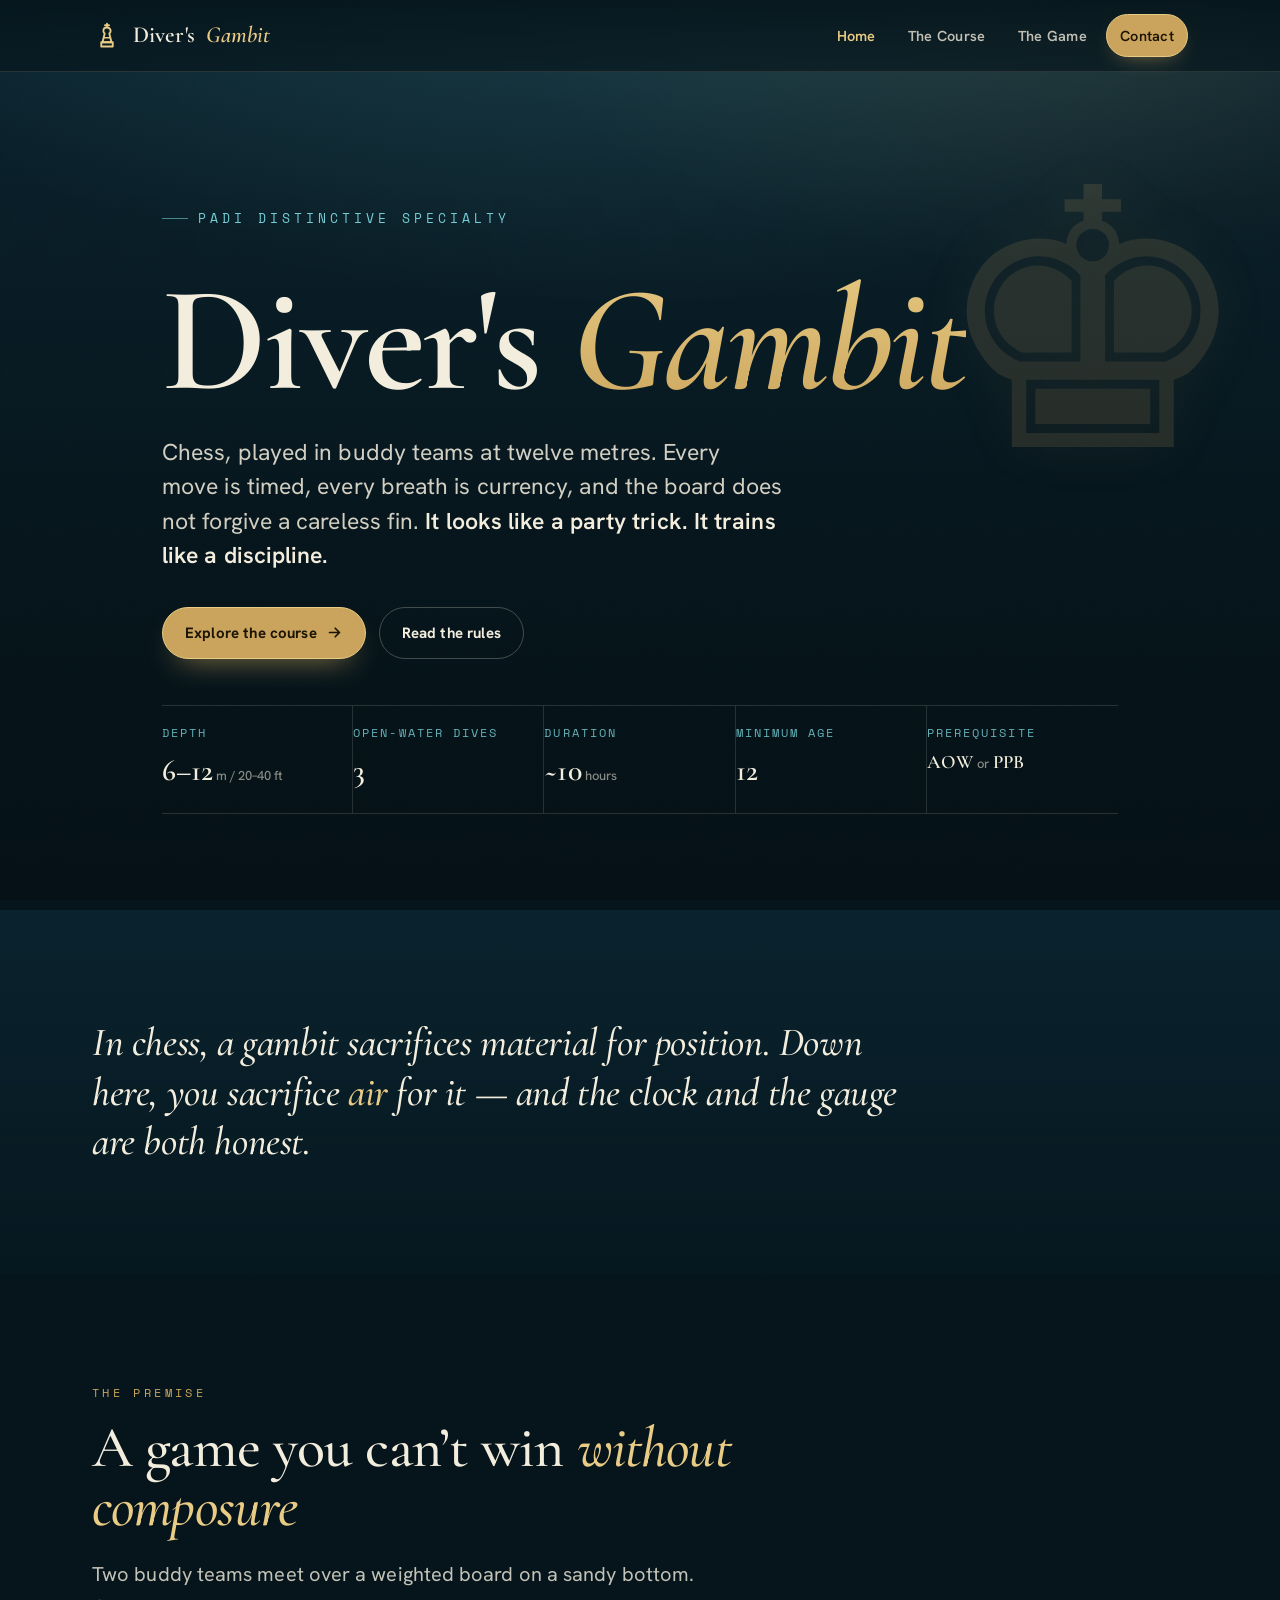
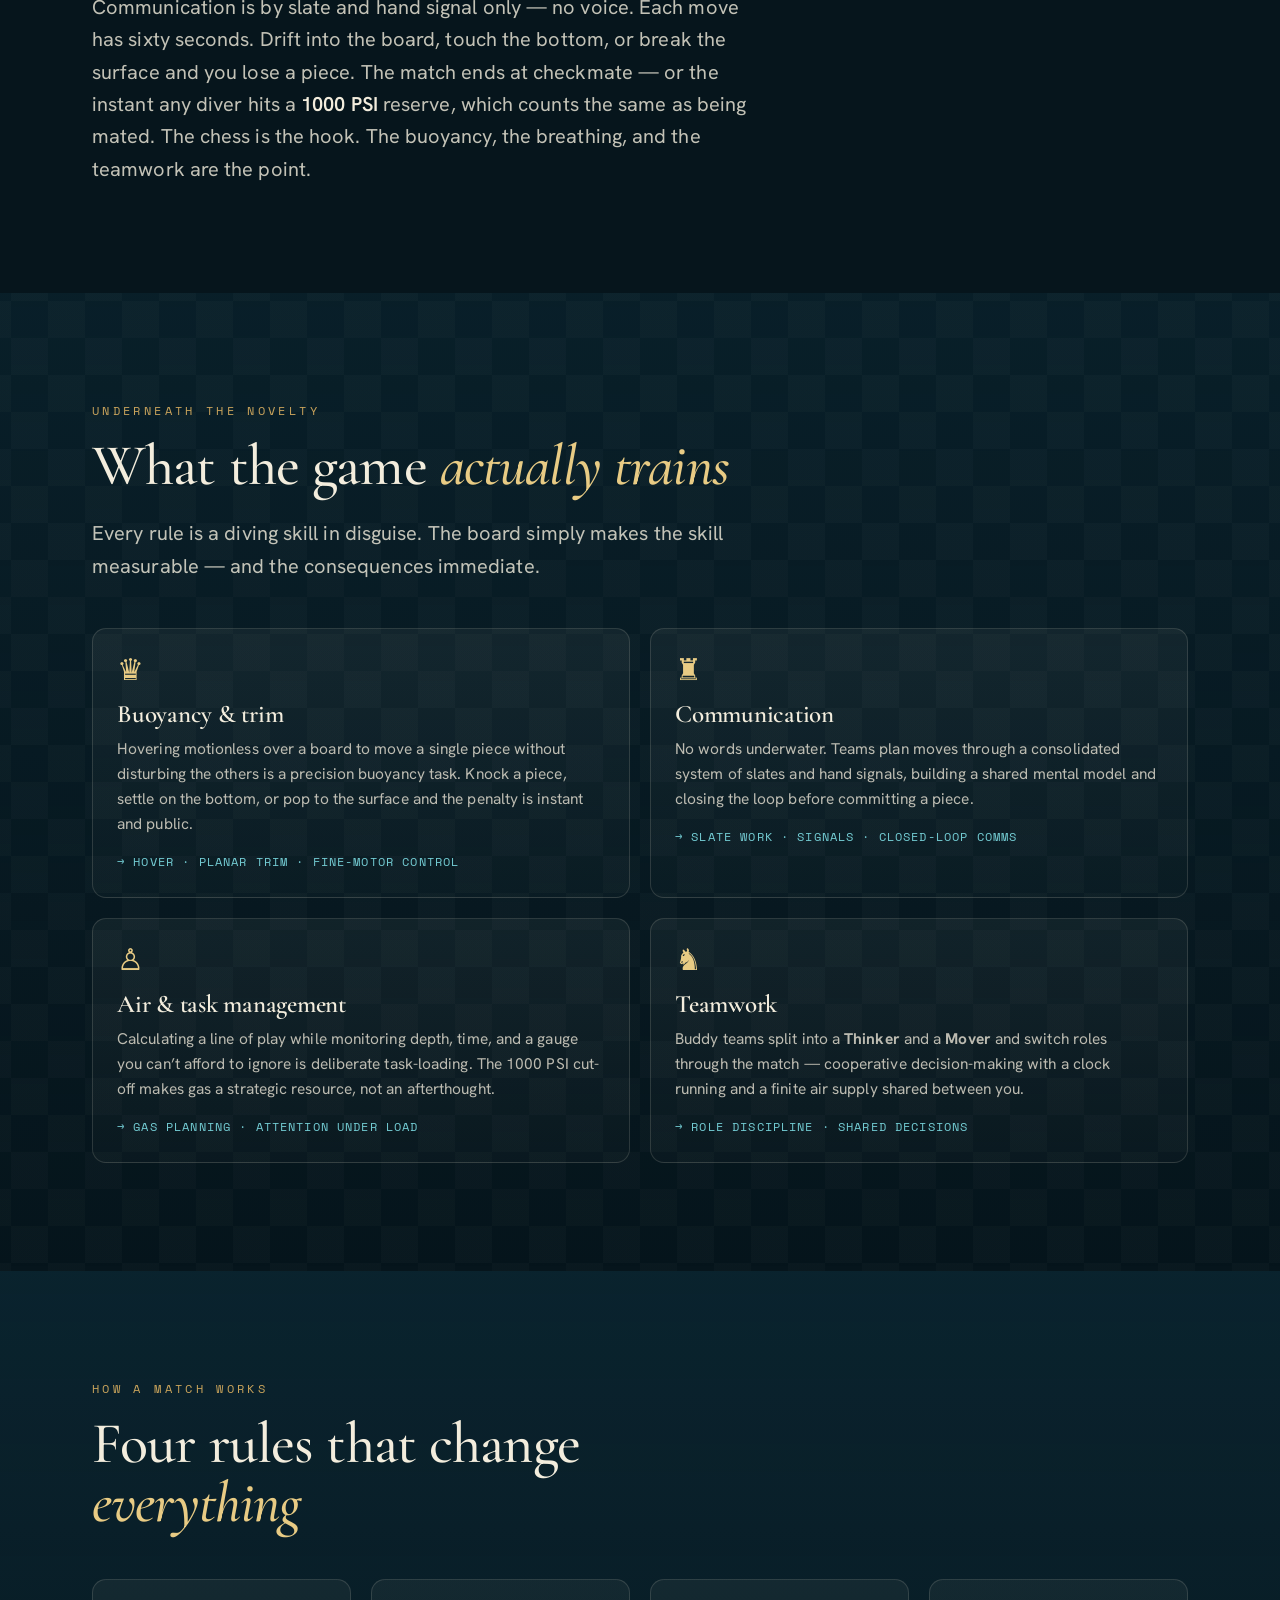
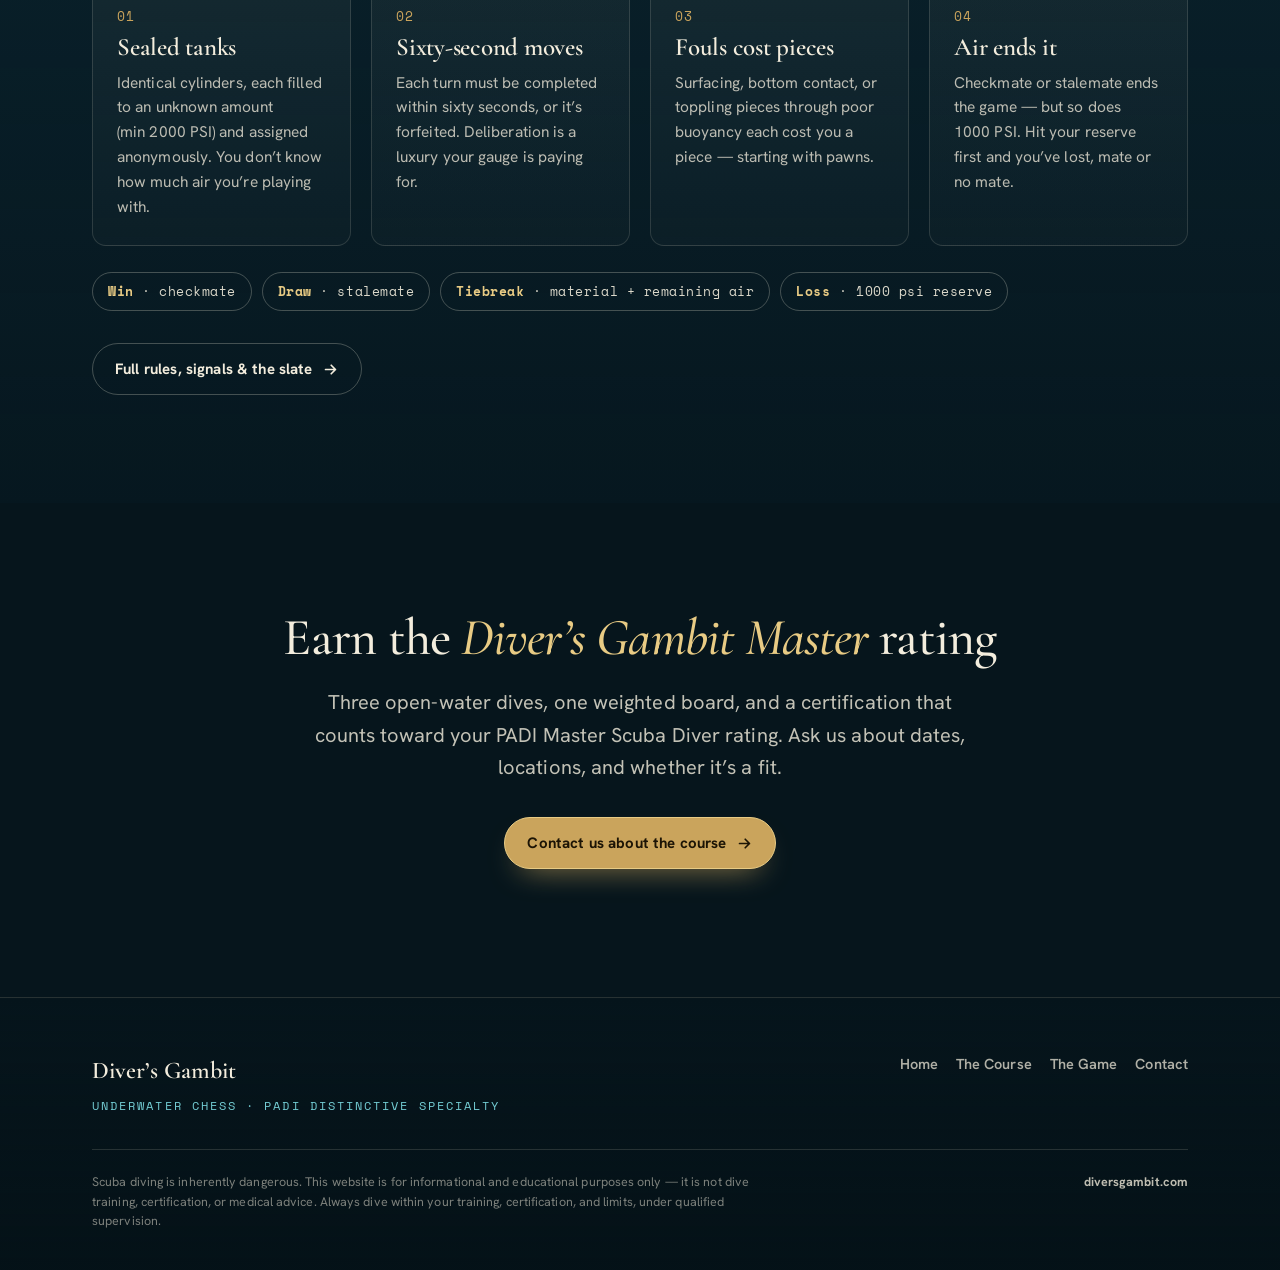
==== commit 2c9aa85a: "Gas budget: update homepage references to 1000/2000 PSI" ====
--- a/index.html
+++ b/index.html
@@ -79,7 +79,7 @@
     <div class="sec-head">
       <span class="sec-tag">The premise</span>
       <h2 class="sec">A game you can&rsquo;t win <em>without composure</em></h2>
-      <p class="sec-lede">Two buddy teams meet over a weighted board on a sandy bottom. Communication is by slate and hand signal only &mdash; no voice. Each move has sixty seconds. Drift into the board, touch the bottom, or break the surface and you lose a piece. The match ends at checkmate &mdash; or the instant any diver hits a <b>500&nbsp;PSI</b> reserve, which counts the same as being mated. The chess is the hook. The buoyancy, the breathing, and the teamwork are the point.</p>
+      <p class="sec-lede">Two buddy teams meet over a weighted board on a sandy bottom. Communication is by slate and hand signal only &mdash; no voice. Each move has sixty seconds. Drift into the board, touch the bottom, or break the surface and you lose a piece. The match ends at checkmate &mdash; or the instant any diver hits a <b>1000&nbsp;PSI</b> reserve, which counts the same as being mated. The chess is the hook. The buoyancy, the breathing, and the teamwork are the point.</p>
     </div>
   </div>
 </section>
@@ -107,7 +107,7 @@
       <div class="card">
         <span class="glyph" aria-hidden="true">&#9817;</span>
         <h3>Air &amp; task management</h3>
-        <p>Calculating a line of play while monitoring depth, time, and a gauge you can&rsquo;t afford to ignore is deliberate task-loading. The 500&nbsp;PSI cut-off makes gas a strategic resource, not an afterthought.</p>
+        <p>Calculating a line of play while monitoring depth, time, and a gauge you can&rsquo;t afford to ignore is deliberate task-loading. The 1000&nbsp;PSI cut-off makes gas a strategic resource, not an afterthought.</p>
         <span class="tie">→ Gas planning · attention under load</span>
       </div>
       <div class="card">
@@ -130,7 +130,7 @@
       <div class="card step">
         <div class="num"></div>
         <h3 style="margin-top:8px">Sealed tanks</h3>
-        <p>Identical cylinders, each filled to an unknown amount (min&nbsp;1500&nbsp;PSI) and assigned anonymously. You don&rsquo;t know how much air you&rsquo;re playing with.</p>
+        <p>Identical cylinders, each filled to an unknown amount (min&nbsp;2000&nbsp;PSI) and assigned anonymously. You don&rsquo;t know how much air you&rsquo;re playing with.</p>
       </div>
       <div class="card step">
         <div class="num"></div>
@@ -145,14 +145,14 @@
       <div class="card step">
         <div class="num"></div>
         <h3 style="margin-top:8px">Air ends it</h3>
-        <p>Checkmate or stalemate ends the game &mdash; but so does 500&nbsp;PSI. Hit your reserve first and you&rsquo;ve lost, mate or no mate.</p>
+        <p>Checkmate or stalemate ends the game &mdash; but so does 1000&nbsp;PSI. Hit your reserve first and you&rsquo;ve lost, mate or no mate.</p>
       </div>
     </div>
     <div class="pill-row">
       <span class="pill"><b>Win</b> · checkmate</span>
       <span class="pill"><b>Draw</b> · stalemate</span>
       <span class="pill"><b>Tiebreak</b> · material&nbsp;+&nbsp;remaining&nbsp;air</span>
-      <span class="pill"><b>Loss</b> · 500&nbsp;psi reserve</span>
+      <span class="pill"><b>Loss</b> · 1000&nbsp;psi reserve</span>
     </div>
     <div style="margin-top:32px">
       <a class="btn btn-ghost" href="rules.html">Full rules, signals &amp; the slate
